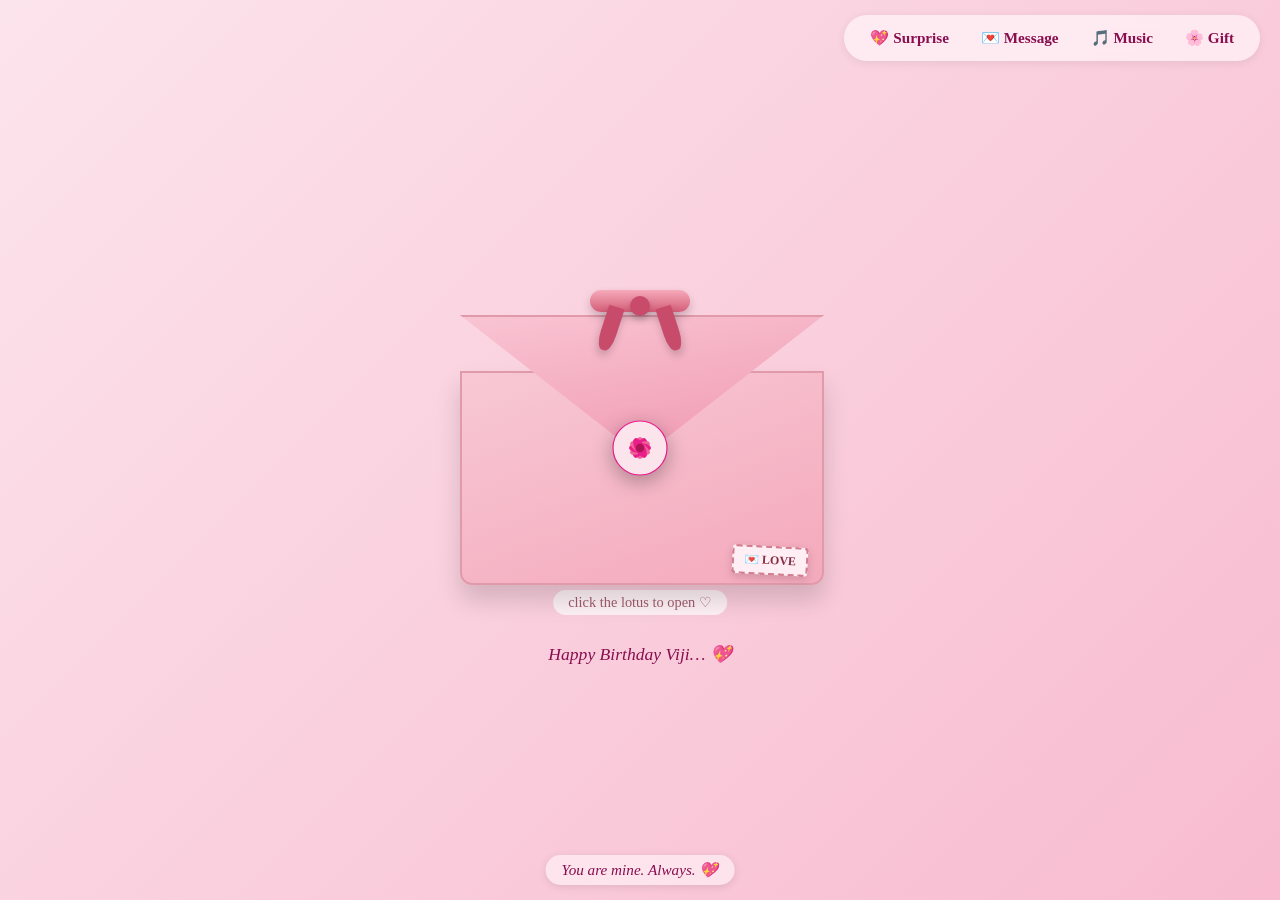
==== docs/index.html @ 925b0460 "Some changes again" ====
<!DOCTYPE html>
<html lang="en">
<head>
  <meta charset="UTF-8">
  <meta name="viewport" content="width=device-width, initial-scale=1.0">
  <title>Viji Birthday</title>
  <link rel="stylesheet" href="style.css">
  <link rel="icon" href="favicon.ico" type="image/x-icon">
</head>
<body>

  <!-- ===== TOP RIGHT INLINE NAV ===== -->
 <nav class="top-nav">
    <a href="surprise.html">💖 Surprise</a> 
    <a href="messages.html">💌 Message</a>
    <a href="music.html">🎵 Music</a>
    <a href="gift.html">🌸 Gift</a>
  </nav>

  <!-- ===== FALLING ITEMS CONTAINER ===== -->
  <div class="falling-items" id="fallingContainer"></div>


  <!-- ===== ENVELOPE ===== -->
  <div class="envelope-container">
    <div class="envelope-body"></div>
    <div class="envelope-flap" id="flap"></div>

    <div class="letter" id="letter">
      <button class="close-btn" onclick="closeEnvelope()">✕</button>
      <h1 class="birthday-heading" id="birthdayHeading">Happy Birthday Sweetheart</h1>
      <h2>🌸 Dear You,</h2>
      <p>You are the sunshine<br>of my life.</p>
      <p class="signature">With love,<br>Me</p>
    </div>

    <div class="ribbon">
      <div class="ribbon-band"></div>
      <div class="ribbon-knot"></div>
    </div>

    <div class="lotus-seal" id="lotusSeal" onclick="openEnvelope()">
      <svg width="60" height="60" viewBox="0 0 100 100">
        <circle cx="50" cy="50" r="45" fill="#fce4ec" stroke="#e91e8c" stroke-width="2"/>
        <g transform="translate(50,50)">
          <ellipse rx="8" ry="18" fill="#f06292" transform="rotate(0)"/>
          <ellipse rx="8" ry="18" fill="#e91e8c" transform="rotate(30)"/>
          <ellipse rx="8" ry="18" fill="#f06292" transform="rotate(60)"/>
          <ellipse rx="8" ry="18" fill="#e91e8c" transform="rotate(90)"/>
          <ellipse rx="8" ry="18" fill="#f06292" transform="rotate(120)"/>
          <ellipse rx="8" ry="18" fill="#e91e8c" transform="rotate(150)"/>
          <ellipse rx="8" ry="18" fill="#f06292" transform="rotate(180)"/>
          <ellipse rx="8" ry="18" fill="#e91e8c" transform="rotate(210)"/>
          <ellipse rx="8" ry="18" fill="#f06292" transform="rotate(240)"/>
          <ellipse rx="8" ry="18" fill="#e91e8c" transform="rotate(270)"/>
          <ellipse rx="8" ry="18" fill="#f06292" transform="rotate(300)"/>
          <ellipse rx="8" ry="18" fill="#e91e8c" transform="rotate(330)"/>
          <circle r="7" fill="#ad1457"/>
        </g>
      </svg>
    </div>
    
    <div class="love-stamp">💌 LOVE</div>
    <div class="hint" id="hint">click the lotus to open ♡</div>
  </div>

  <div class="intro-text" id="introText">
  Happy Birthday Viji… 💖
</div>


  <footer class="love-footer">
  You are mine. Always. 💖
</footer>

  <script src="script.js"></script>
</body>
</html>
---- docs/style.css ----
/* ----- GLOBAL ----- */
body {
  margin: 0;
  height: 100vh;
  background: linear-gradient(135deg, #fce4ec, #f8bbd0);
  display: flex;
  justify-content: center;
  align-items: center;
  font-family: "Georgia", "Cormorant Garamond", serif;
  overflow: hidden;
}

/* ===== TOP RIGHT INLINE NAV ===== */
.top-nav {
  position: fixed;
  top: 15px;
  right: 20px;
  z-index: 1000;
  display: flex;
  gap: 20px;
  background: rgba(255, 240, 246, 0.8);
  backdrop-filter: blur(6px);
  padding: 10px 20px;
  border-radius: 30px;
  box-shadow: 0 2px 10px rgba(0, 0, 0, 0.08);
}
.top-nav a {
  text-decoration: none;
  color: #880e4f;
  font-weight: 600;
  font-size: 0.95rem;
  padding: 4px 6px;
  border-radius: 6px;
  transition:
    background 0.2s,
    color 0.2s;
}
.top-nav a:hover {
  background: #f48fb1;
  color: white;
}

/* ===== FALLING ITEMS (Hearts, Glitters, Roses) ===== */
.falling-items {
  position: fixed;
  top: 0;
  left: 0;
  width: 100%;
  height: 100%;
  pointer-events: none;
  z-index: 0;
  overflow: hidden;
}

.falling-item {
  position: absolute;
  top: -50px;
  animation: fall linear forwards;
}

.heart-item {
  font-size: 24px;
  color: #e91e8c;
}

.glitter-item {
  width: 6px;
  height: 6px;
  background: white;
  border-radius: 50%;
  box-shadow: 0 0 6px 2px rgba(255, 255, 255, 0.8);
}

.rose-item {
  font-size: 28px;
  filter: drop-shadow(0 0 4px rgba(255, 0, 0, 0.4));
}

@keyframes fall {
  0% {
    transform: translateY(0) rotate(0deg) scale(0.5);
    opacity: 1;
  }
  70% {
    opacity: 0.9;
  }
  100% {
    transform: translateY(100vh) rotate(720deg) scale(1.2);
    opacity: 0;
  }
}

/* ===== ENVELOPE ===== */
.envelope-container {
  position: relative;
  width: 360px;
  height: 270px;
  z-index: 2; /* above falling items */
}

/* Envelope Body */
.envelope-body {
  position: absolute;
  bottom: 0;
  width: 100%;
  height: 210px;
  background: linear-gradient(160deg, #f8c8d4, #f4a9bc);
  border: 2.5px solid #e09aaa;
  border-radius: 0 0 12px 12px;
  box-shadow: 0 15px 25px rgba(0, 0, 0, 0.15);
  z-index: 1;
}

/* Envelope Flap */
.envelope-flap {
  position: absolute;
  top: 0;
  width: 100%;
  height: 140px;
  background: linear-gradient(170deg, #f9c4d3, #f097b0);
  clip-path: polygon(0 0, 50% 100%, 100% 0);
  transform-origin: top center;
  transition: transform 0.8s cubic-bezier(0.4, 0, 0.2, 1);
  z-index: 3;
  border: 2.5px solid #e09aaa;
  border-bottom: none;
}
.envelope-flap.open {
  transform: rotateX(180deg);
}

.love-footer {
  position: fixed;
  bottom: 15px;
  left: 50%;
  transform: translateX(-50%);
  font-size: 0.95rem;
  color: #880e4f;
  font-family: "Georgia", serif;
  font-style: italic;
  background: rgba(255, 240, 246, 0.7);
  padding: 6px 16px;
  border-radius: 20px;
  box-shadow: 0 2px 8px rgba(0, 0, 0, 0.1);
  z-index: 5;
}


.intro-text {
  position: absolute;
  bottom: 235px; /* sits below envelope */
  left: 50%;
  transform: translate(-50%, 100px); /* start hidden below */
  opacity: 0;

  font-size: 1.1rem;
  color: #880e4f;
  font-style: italic;
  text-align: center;

  transition: transform 1s ease, opacity 1s ease;
  z-index: 2;
}

/* when visible */
.intro-text.show {
  transform: translate(-50%, 0);
  opacity: 1;
}


/* Letter – fixed centering */
.letter {
  position: absolute;
  bottom: 35px;
  left: 50%;
  width: 82%;
  margin-left: -45%; /* half of 82% = 41%, keeps it perfectly centred */
  background: #fff9fb;
  border: 2px solid #e7b2bf;
  border-radius: 8px;
  padding: 22px 18px;
  text-align: center;
  color: #5e3843;
  z-index: 5;
  opacity: 0;
  transform: translateY(0); /* only vertical movement will be animated */
  transition:
    transform 0.7s cubic-bezier(0.25, 0.8, 0.25, 1.2),
    opacity 0.6s ease;
  box-shadow: 0 8px 20px rgba(0, 0, 0, 0.1);
}
.letter.show {
  transform: translateY(-10px); /* rises straight up */
  opacity: 1;
  z-index: 10;
  box-shadow: 0 20px 35px rgba(0, 0, 0, 0.25);
}

/* Birthday heading – rises separately */
.birthday-heading {
  font-size: 1.5em;
  color: #c1546b;
  margin: 0 0 10px;
  transform: translateY(40px);
  opacity: 0;
  transition:
    transform 0.7s cubic-bezier(0.25, 0.8, 0.25, 1.2),
    opacity 0.6s ease;
}
.birthday-heading.show-heading {
  transform: translateY(0);
  opacity: 1;
}

.letter h2 {
  margin: 0 0 10px;
  color: #c1546b;
  font-size: 1.3em;
}
.letter p {
  margin: 0;
  line-height: 1.6;
  font-size: 0.95em;
}
.signature {
  margin-top: 12px !important;
  font-style: italic;
  color: #b33a54;
}

/* Close Button */
.close-btn {
  position: absolute;
  top: 6px;
  right: 8px;
  background: none;
  border: none;
  font-size: 1.2em;
  color: #c1546b;
  cursor: pointer;
  padding: 2px 6px;
  line-height: 1;
  transition: color 0.2s;
  z-index: 5;
}
.close-btn:hover {
  color: #880e4f;
}

/* Ribbon */
.ribbon {
  position: absolute;
  top: -25px;
  left: 50%;
  transform: translateX(-50%);
  z-index: 5;
  width: 100px;
  height: 30px;
}
.ribbon-band {
  width: 100%;
  height: 22px;
  background: linear-gradient(180deg, #f5aaba, #d45d79);
  border-radius: 12px;
  position: relative;
  box-shadow: 0 5px 10px rgba(0, 0, 0, 0.2);
}
.ribbon-band::before,
.ribbon-band::after {
  content: "";
  position: absolute;
  top: 16px;
  width: 16px;
  height: 45px;
  background: #c94b6b;
  border-radius: 0 0 40% 40%;
  box-shadow: 0 5px 8px rgba(0, 0, 0, 0.2);
}
.ribbon-band::before {
  left: 12px;
  transform: rotate(18deg);
}
.ribbon-band::after {
  right: 12px;
  transform: rotate(-18deg);
}
.ribbon-knot {
  position: absolute;
  top: 6px;
  left: 50%;
  transform: translateX(-50%);
  width: 20px;
  height: 20px;
  background: #c94b6b;
  border-radius: 50%;
  box-shadow: 0 4px 6px rgba(0, 0, 0, 0.2);
}

/* Lotus Seal */
.lotus-seal {
  position: absolute;
  top: 50%;
  left: 50%;
  transform: translate(-50%, -50%);
  z-index: 6;
  cursor: pointer;
  filter: drop-shadow(0 6px 10px rgba(0, 0, 0, 0.3));
  transition: transform 0.2s ease;
}
.lotus-seal:hover {
  transform: translate(-50%, -50%) scale(1.1);
  filter: drop-shadow(0 8px 15px rgba(0, 0, 0, 0.4));
}
.lotus-seal:active {
  transform: translate(-50%, -50%) scale(0.95);
}

/* Love Stamp */
.love-stamp {
  position: absolute;
  bottom: 10px;
  right: 12px;
  background: #ffeef4;
  border: 2px dashed #d47b8f;
  border-radius: 4px;
  padding: 5px 10px;
  font-size: 0.75em;
  font-weight: bold;
  color: #862e45;
  z-index: 4;
  transform: rotate(3deg);
  box-shadow: 0 3px 8px rgba(0, 0, 0, 0.15);
}

/* Hint */
.hint {
  position: absolute;
  bottom: -30px;
  left: 50%;
  transform: translateX(-50%);
  font-size: 0.9em;
  color: #9e5b6e;
  background: rgba(255, 255, 255, 0.7);
  padding: 4px 15px;
  border-radius: 15px;
  white-space: nowrap;
} /* ===== MUSIC PAGE RECTANGLES ===== */
.rect-container {
  display: flex;
  flex-wrap: wrap;
  justify-content: left;
  gap: 19px;
  max-width: 500px;
  z-index: 2;
  position: relative;
  margin: 25px auto;
}

.music-rect {
  width: 450px;
  height: 100px;
  background: #ffeef4;
  border: 2px solid #f48fb1;
  border-radius: 16px;
  box-shadow: 0 4px 12px rgba(180, 80, 100, 0.2);
  display: flex;
  align-items: center;
  justify-content: center;
  font-size: 1rem;
  color: #880e4f;
  font-weight: 600;
  font-family: "Georgia", serif;
  transition:
    transform 0.2s,
    box-shadow 0.2s,
    background 0.2s;
  cursor: pointer;
  user-select: none;
  text-align: center;
  padding: 10px;
}

.music-rect:hover {
  transform: translateY(-3px);
  box-shadow: 0 8px 20px rgba(180, 80, 100, 0.3);
}

.music-rect.playing {
  background: #f8bbd0;
  border-color: #e91e8c;
  box-shadow: 0 0 15px #f06292;
}
/* ===== MESSAGES PAGE – LARGE QUOTE CARDS ===== */
.quotes-container {
  display: flex;
  flex-wrap: wrap;
  justify-content: center;
  gap: 24px;
  max-width: 700px;
  margin: 30px auto;
  padding: 0 20px;
  z-index: 2;
  position: relative;
}

.quote-card {
  width: 280px;
  min-height: 180px;
  background: #fff9fb;
  border: 3px solid #f48fb1;
  border-radius: 24px;
  box-shadow: 0 12px 28px rgba(180, 80, 100, 0.2);
  padding: 28px 24px;
  font-family: "Georgia", "Cormorant Garamond", serif;
  color: #5e3843;
  display: flex;
  flex-direction: column;
  justify-content: center;
  text-align: center;
  transition:
    transform 0.3s ease,
    box-shadow 0.3s ease;
  word-wrap: break-word;
  position: relative;
}

.quote-card:hover {
  transform: translateY(-6px);
  box-shadow: 0 18px 36px rgba(180, 80, 100, 0.3);
}

.quote-text {
  font-size: 1.2rem;
  line-height: 1.7;
  font-style: italic;
  margin-bottom: 12px;
}

.quote-author {
  font-size: 0.95rem;
  font-weight: 600;
  color: #c1546b;
  margin-top: auto;
}

.quote-decoration {
  font-size: 1.8rem;
  margin-bottom: 6px;
  color: #0110e4;
} /* Let music rectangles be a bit taller to hold both song and quote */
.music-rect {
  width: 500px; /* slightly wider */
  height: 25px; /* taller for two lines of text */
  flex-direction: column;
  gap: 6px;
}

.music-rect .song-title {
  font-weight: 700;
  font-size: 1rem;
}

.music-rect .quote-line {
  font-size: 0.75rem;
  font-style: italic;
  line-height: 1.3;
} /* Different colours for each music + quote box */
.music-rect:nth-child(1) {
  background: #e63946;
  color: #ffd6d6;
} /* very soft pink */
.music-rect:nth-child(2) {
  background: #1d3557;
  color: #a8c0d6;
} /* pale peach-pink */
.music-rect:nth-child(3) {
  background: #f4a261;
  color: #5a3e2b;
} /* light rose */
.music-rect:nth-child(4) {
  background: #2a9d8f;
  color: #b8e1dd;
} /* blush */
.music-rect:nth-child(5) {
  background: #6a4c93;
  color: #d0bdf4;
} /* cotton candy */
.music-rect:nth-child(6) {
  background: #ff7f11;
  color: #5c2e00;
} /* pale strawberry */
.music-rect:nth-child(7) {
  background: #ff4d6d;
  color: #ffc2cc;
} /* soft mauve-pink */
.music-rect:nth-child(8) {
  background: #222222;
  color: #a0a0a0;
} /* milky pink *
/* ===== HOME PAGE – RISING HEADING ===== */
.home-heading {
  font-size: 2.5rem;
  color: #c1546b;
  font-family: "Georgia", "Cormorant Garamond", serif;
  text-align: center;
  margin: 0;
  opacity: 0;
  transform: translateY(150px); /* start below */
  transition:
    transform 0.9s cubic-bezier(0.25, 0.8, 0.25, 1.2),
    opacity 0.8s ease;
}

.home-heading.show {
  transform: translateY(0);
  opacity: 1;
}

/* Optional decorative line */
.home-subtitle {
  font-size: 1.1rem;
  color: #b3475a;
  margin-top: 12px;
  opacity: 0;
  transform: translateY(80px);
  transition:
    transform 0.9s cubic-bezier(0.25, 0.8, 0.25, 1.2) 0.2s,
    opacity 0.8s ease 0.2s;
}

.home-subtitle.show {
  transform: translateY(0);
  opacity: 1;
}
/* ===== QUOTE BELOW MUSIC BOXES ===== */
.music-quote {
  text-align: center;
  color: #880e4f;
  font-family: "Georgia", serif;
  font-size: 1.1rem;
  line-height: 1.6;
  font-style: italic;
  max-width: 600px;
  margin: 25px auto 10px;
  padding: 0 20px;
  position: relative;
  z-index: 2;
}
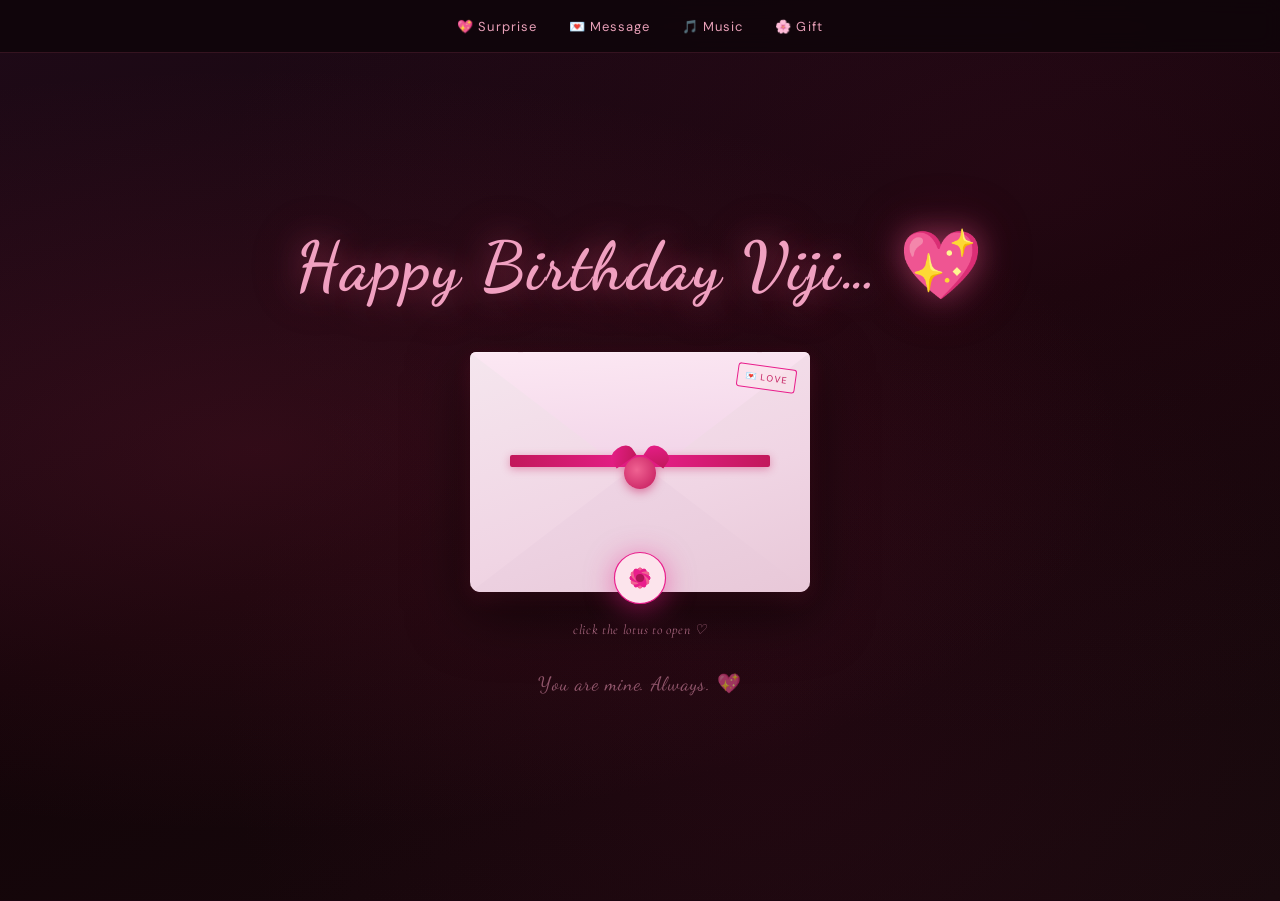
==== commit 4cd9256e: "New changes" ====
--- a/docs/index.html
+++ b/docs/index.html
@@ -1,78 +1,696 @@
-<!DOCTYPE html>
+<!doctype html>
 <html lang="en">
-<head>
-  <meta charset="UTF-8">
-  <meta name="viewport" content="width=device-width, initial-scale=1.0">
-  <title>Viji Birthday</title>
-  <link rel="stylesheet" href="style.css">
-  <link rel="icon" href="favicon.ico" type="image/x-icon">
-</head>
-<body>
-
-  <!-- ===== TOP RIGHT INLINE NAV ===== -->
- <nav class="top-nav">
-    <a href="surprise.html">💖 Surprise</a> 
-    <a href="messages.html">💌 Message</a>
-    <a href="music.html">🎵 Music</a>
-    <a href="gift.html">🌸 Gift</a>
-  </nav>
-
-  <!-- ===== FALLING ITEMS CONTAINER ===== -->
-  <div class="falling-items" id="fallingContainer"></div>
-
-
-  <!-- ===== ENVELOPE ===== -->
-  <div class="envelope-container">
-    <div class="envelope-body"></div>
-    <div class="envelope-flap" id="flap"></div>
-
-    <div class="letter" id="letter">
-      <button class="close-btn" onclick="closeEnvelope()">✕</button>
-      <h1 class="birthday-heading" id="birthdayHeading">Happy Birthday Sweetheart</h1>
-      <h2>🌸 Dear You,</h2>
-      <p>You are the sunshine<br>of my life.</p>
-      <p class="signature">With love,<br>Me</p>
+  <head>
+    <meta charset="UTF-8" />
+    <meta name="viewport" content="width=device-width, initial-scale=1.0" />
+    <title>Viji Birthday 💖</title>
+    <link
+      href="https://fonts.googleapis.com/css2?family=Cormorant+Garamond:ital,wght@0,300;0,400;0,600;1,300;1,400&family=DM+Sans:wght@300;400&family=Dancing+Script:wght@600;700&display=swap"
+      rel="stylesheet"
+    />
+    <link rel="icon" href="favicon.png" />
+    <link rel="icon" type="image/png" sizes="32x32" href="favicon.png" />
+    <link rel="apple-touch-icon" href="favicon.png" />
+
+    <style>
+      *,
+      *::before,
+      *::after {
+        margin: 0;
+        padding: 0;
+        box-sizing: border-box;
+      }
+
+      html,
+      body {
+        width: 100%;
+        min-height: 100vh;
+        font-family: "DM Sans", sans-serif;
+        overflow-x: hidden;
+        display: block;
+        background: #1a0510;
+      }
+
+      /* Deep romantic background */
+      body::before {
+        content: "";
+        position: fixed;
+        inset: 0;
+        background:
+          radial-gradient(
+            ellipse at 20% 50%,
+            rgba(180, 40, 80, 0.18) 0%,
+            transparent 60%
+          ),
+          radial-gradient(
+            ellipse at 80% 20%,
+            rgba(120, 20, 60, 0.15) 0%,
+            transparent 55%
+          ),
+          radial-gradient(
+            ellipse at 60% 80%,
+            rgba(80, 10, 40, 0.2) 0%,
+            transparent 50%
+          ),
+          linear-gradient(160deg, #1f0a18 0%, #120408 50%, #1a0a0e 100%);
+        pointer-events: none;
+        z-index: 0;
+      }
+
+      /* NAV */
+      .top-nav {
+        display: flex;
+        justify-content: center;
+        align-items: center;
+        gap: 2rem;
+        padding: 1.1rem 2rem;
+        background: rgba(15, 5, 10, 0.85);
+        border-bottom: 1px solid rgba(200, 80, 120, 0.2);
+        position: sticky;
+        top: 0;
+        left: 0;
+        width: 100%;
+        z-index: 200;
+        backdrop-filter: blur(10px);
+      }
+      .top-nav a {
+        font-size: 13px;
+        color: #e8a0b8;
+        text-decoration: none;
+        letter-spacing: 0.08em;
+        transition:
+          color 0.2s,
+          text-shadow 0.2s;
+      }
+      .top-nav a:hover {
+        color: #ffd6e7;
+        text-shadow: 0 0 12px rgba(255, 150, 180, 0.6);
+      }
+
+      /* MAIN LAYOUT */
+      .page-wrap {
+        position: relative;
+        z-index: 1;
+        min-height: calc(100vh - 52px);
+        display: flex;
+        flex-direction: column;
+        align-items: center;
+        justify-content: center;
+        padding: 2rem 1rem 4rem;
+        gap: 0;
+      }
+
+      /* INTRO TEXT - big, rises from bottom */
+      .intro-text {
+        font-family: "Dancing Script", cursive;
+        font-size: clamp(2.4rem, 8vw, 4.2rem);
+        font-weight: 700;
+        color: #f0a0c0;
+        letter-spacing: 0.03em;
+        margin-bottom: 2.8rem;
+        text-align: center;
+        line-height: 1.2;
+        animation: riseUp 1.2s cubic-bezier(0.22, 1, 0.36, 1) 0.3s both;
+        text-shadow:
+          0 0 30px rgba(220, 80, 130, 0.6),
+          0 0 60px rgba(180, 40, 90, 0.3),
+          0 4px 20px rgba(0, 0, 0, 0.4);
+      }
+
+      @keyframes riseUp {
+        from {
+          opacity: 0;
+          transform: translateY(70px);
+        }
+        to {
+          opacity: 1;
+          transform: translateY(0);
+        }
+      }
+
+      @keyframes fadeDown {
+        from {
+          opacity: 0;
+          transform: translateY(-14px);
+        }
+        to {
+          opacity: 1;
+          transform: translateY(0);
+        }
+      }
+
+      /* CLOSE button above the envelope */
+      .close-outside-btn {
+        display: none;
+        align-items: center;
+        gap: 6px;
+        margin-bottom: 1rem;
+        background: rgba(200, 60, 100, 0.15);
+        border: 1px solid rgba(220, 80, 130, 0.35);
+        color: #f0a0c0;
+        font-family: "DM Sans", sans-serif;
+        font-size: 13px;
+        letter-spacing: 0.06em;
+        padding: 6px 18px;
+        border-radius: 20px;
+        cursor: pointer;
+        backdrop-filter: blur(6px);
+        transition:
+          background 0.2s,
+          color 0.2s;
+      }
+      .close-outside-btn:hover {
+        background: rgba(200, 60, 100, 0.28);
+        color: #ffd6e7;
+      }
+      .close-outside-btn.visible {
+        display: flex;
+      }
+
+      /* ===== ENVELOPE ===== */
+      .envelope-container {
+        position: relative;
+        width: 340px;
+        height: 240px;
+        animation: floatUp 1s ease 0.5s both;
+        cursor: default;
+      }
+
+      @keyframes floatUp {
+        from {
+          opacity: 0;
+          transform: translateY(30px);
+        }
+        to {
+          opacity: 1;
+          transform: translateY(0);
+        }
+      }
+
+      /* gentle float after load */
+      .envelope-container.loaded {
+        animation:
+          floatUp 1s ease 0.5s both,
+          gentleFloat 4s ease-in-out 1.5s infinite;
+      }
+      @keyframes gentleFloat {
+        0%,
+        100% {
+          transform: translateY(0px);
+        }
+        50% {
+          transform: translateY(-8px);
+        }
+      }
+
+      /* envelope body */
+      .envelope-body {
+        position: absolute;
+        inset: 0;
+        background: linear-gradient(
+          160deg,
+          #f5e6ee 0%,
+          #f0d5e4 60%,
+          #e8c8d8 100%
+        );
+        border-radius: 6px 6px 10px 10px;
+        box-shadow:
+          0 20px 60px rgba(0, 0, 0, 0.6),
+          0 6px 20px rgba(180, 40, 80, 0.25),
+          inset 0 1px 0 rgba(255, 255, 255, 0.6);
+      }
+
+      /* diagonal fold lines on body */
+      .envelope-body::before {
+        content: "";
+        position: absolute;
+        inset: 0;
+        background:
+          linear-gradient(
+            135deg,
+            transparent 49.5%,
+            rgba(200, 140, 160, 0.25) 49.5%,
+            rgba(200, 140, 160, 0.25) 50.5%,
+            transparent 50.5%
+          ),
+          linear-gradient(
+            225deg,
+            transparent 49.5%,
+            rgba(200, 140, 160, 0.25) 49.5%,
+            rgba(200, 140, 160, 0.25) 50.5%,
+            transparent 50.5%
+          );
+        border-radius: inherit;
+      }
+
+      /* bottom fold */
+      .envelope-bottom {
+        position: absolute;
+        bottom: 0;
+        left: 0;
+        right: 0;
+        height: 130px;
+        background: linear-gradient(160deg, #f0d8e8 0%, #e8c8d8 100%);
+        clip-path: polygon(0 100%, 50% 0%, 100% 100%);
+        border-radius: 0 0 10px 10px;
+        box-shadow: 0 -2px 8px rgba(180, 80, 120, 0.15);
+      }
+
+      /* flap (top triangle) */
+      .envelope-flap {
+        position: absolute;
+        top: 0;
+        left: 0;
+        right: 0;
+        height: 130px;
+        background: linear-gradient(175deg, #fce8f3 0%, #f0d0e6 100%);
+        clip-path: polygon(0 0, 100% 0, 50% 100%);
+        transform-origin: top center;
+        transition: transform 0.8s cubic-bezier(0.4, 0, 0.2, 1);
+        z-index: 10;
+        border-radius: 6px 6px 0 0;
+        box-shadow: 0 4px 12px rgba(180, 60, 100, 0.12);
+      }
+      .envelope-flap.open {
+        transform: rotateX(180deg);
+      }
+
+      /* LETTER */
+      .letter {
+        position: absolute;
+        top: 10px;
+        left: 20px;
+        right: 20px;
+        background: linear-gradient(160deg, #fff9fc 0%, #fdf0f6 100%);
+        border-radius: 6px;
+        padding: 1.4rem 1.6rem 1.2rem;
+        box-shadow: 0 4px 20px rgba(0, 0, 0, 0.25);
+        z-index: 5;
+        opacity: 0;
+        transition: opacity 0.6s ease 0.5s;
+        pointer-events: none;
+        text-align: center;
+        border: 0.5px solid rgba(220, 150, 180, 0.3);
+      }
+      .letter.open {
+        opacity: 1;
+        pointer-events: all;
+      }
+
+      /* ruled lines on letter */
+      .letter::before {
+        content: "";
+        position: absolute;
+        inset: 0;
+        background: repeating-linear-gradient(
+          transparent,
+          transparent 27px,
+          rgba(220, 150, 180, 0.12) 27px,
+          rgba(220, 150, 180, 0.12) 28px
+        );
+        border-radius: inherit;
+        pointer-events: none;
+      }
+
+      .birthday-heading {
+        font-family: "Dancing Script", cursive;
+        font-size: 1.25rem;
+        font-weight: 700;
+        color: #8b1a4a;
+        margin-bottom: 0.5rem;
+        line-height: 1.3;
+        position: relative;
+        z-index: 1;
+      }
+
+      .letter h2 {
+        font-family: "Cormorant Garamond", serif;
+        font-size: 0.95rem;
+        font-weight: 400;
+        color: #7a3050;
+        margin-bottom: 0.6rem;
+        position: relative;
+        z-index: 1;
+      }
+
+      .letter p {
+        font-family: "Cormorant Garamond", serif;
+        font-style: italic;
+        font-size: 0.95rem;
+        color: #5a2035;
+        line-height: 1.7;
+        position: relative;
+        z-index: 1;
+      }
+
+      .letter .signature {
+        margin-top: 0.8rem;
+        font-family: "Dancing Script", cursive;
+        font-size: 1.05rem;
+        color: #8b1a4a;
+        font-style: normal;
+      }
+
+      /* RIBBON */
+      .ribbon {
+        position: absolute;
+        top: 50%;
+        left: 50%;
+        transform: translate(-50%, -50%);
+        z-index: 15;
+        display: flex;
+        flex-direction: column;
+        align-items: center;
+        transition: opacity 0.4s;
+      }
+      .ribbon.hidden {
+        opacity: 0;
+        pointer-events: none;
+      }
+      .ribbon-band {
+        width: 260px;
+        height: 12px;
+        background: linear-gradient(90deg, #c2185b, #e91e8c, #c2185b);
+        border-radius: 2px;
+        box-shadow: 0 2px 8px rgba(200, 24, 91, 0.4);
+      }
+      .ribbon-knot {
+        width: 32px;
+        height: 32px;
+        background: radial-gradient(circle at 40% 40%, #f06292, #c2185b);
+        border-radius: 50%;
+        margin-top: -10px;
+        box-shadow: 0 3px 10px rgba(200, 24, 91, 0.5);
+        position: relative;
+      }
+      .ribbon-knot::before,
+      .ribbon-knot::after {
+        content: "";
+        position: absolute;
+        width: 24px;
+        height: 16px;
+        background: linear-gradient(135deg, #e91e8c, #c2185b);
+        border-radius: 50% 50% 0 0;
+        top: -10px;
+      }
+      .ribbon-knot::before {
+        left: -14px;
+        transform: rotate(-35deg);
+      }
+      .ribbon-knot::after {
+        right: -14px;
+        transform: rotate(35deg);
+      }
+
+      /* LOTUS SEAL */
+      .lotus-seal {
+        position: absolute;
+        bottom: -20px;
+        left: 50%;
+        transform: translateX(-50%);
+        z-index: 20;
+        cursor: pointer;
+        transition:
+          transform 0.3s,
+          filter 0.3s;
+        filter: drop-shadow(0 4px 14px rgba(233, 30, 140, 0.5));
+      }
+      .lotus-seal:hover {
+        transform: translateX(-50%) scale(1.12) rotate(10deg);
+        filter: drop-shadow(0 6px 20px rgba(233, 30, 140, 0.7));
+      }
+      .lotus-seal.hidden {
+        opacity: 0;
+        pointer-events: none;
+        transition: opacity 0.4s;
+      }
+
+      /* STAMP */
+      .love-stamp {
+        position: absolute;
+        top: 14px;
+        right: 14px;
+        font-family: "DM Sans", sans-serif;
+        font-size: 9px;
+        font-weight: 400;
+        letter-spacing: 0.15em;
+        color: #c2185b;
+        border: 1.5px solid #e91e8c;
+        padding: 5px 7px;
+        border-radius: 3px;
+        background: rgba(252, 228, 236, 0.6);
+        z-index: 12;
+        transform: rotate(8deg);
+      }
+
+      /* HINT */
+      .hint {
+        position: absolute;
+        bottom: -46px;
+        left: 50%;
+        transform: translateX(-50%);
+        font-family: "Cormorant Garamond", serif;
+        font-style: italic;
+        font-size: 0.85rem;
+        color: rgba(220, 140, 170, 0.7);
+        white-space: nowrap;
+        letter-spacing: 0.05em;
+        animation: pulse 2s ease-in-out infinite;
+        transition: opacity 0.4s;
+      }
+      .hint.hidden {
+        opacity: 0;
+      }
+      @keyframes pulse {
+        0%,
+        100% {
+          opacity: 0.5;
+        }
+        50% {
+          opacity: 1;
+        }
+      }
+
+      /* FOOTER */
+      .love-footer {
+        margin-top: 5rem;
+        font-family: "Dancing Script", cursive;
+        font-size: 1.2rem;
+        color: rgba(220, 140, 170, 0.6);
+        text-align: center;
+        letter-spacing: 0.05em;
+        animation: fadeDown 1s ease 1s both;
+        position: relative;
+        z-index: 1;
+      }
+
+      /* FALLING PETALS */
+      .falling-items {
+        position: fixed;
+        inset: 0;
+        pointer-events: none;
+        z-index: 0;
+        overflow: hidden;
+      }
+      .fall-item {
+        position: absolute;
+        top: -40px;
+        font-size: 1rem;
+        opacity: 0;
+        animation: fallDown linear infinite;
+      }
+      @keyframes fallDown {
+        0% {
+          transform: translateY(0) rotate(0deg) scale(1);
+          opacity: 0.8;
+        }
+        100% {
+          transform: translateY(105vh) rotate(400deg) scale(0.6);
+          opacity: 0;
+        }
+      }
+
+      /* SPARKLES on open */
+      .sparkle {
+        position: fixed;
+        pointer-events: none;
+        font-size: 1.2rem;
+        z-index: 300;
+        animation: sparkleOut 1s ease forwards;
+      }
+      @keyframes sparkleOut {
+        0% {
+          transform: translate(0, 0) scale(1);
+          opacity: 1;
+        }
+        100% {
+          transform: translate(var(--tx), var(--ty)) scale(0);
+          opacity: 0;
+        }
+      }
+
+      @media (max-width: 400px) {
+        .envelope-container {
+          width: 290px;
+          height: 205px;
+        }
+        .ribbon-band {
+          width: 220px;
+        }
+        .top-nav {
+          gap: 1.2rem;
+        }
+        .top-nav a {
+          font-size: 12px;
+        }
+      }
+    </style>
+  </head>
+  <body>
+    <div class="falling-items" id="fallingContainer"></div>
+
+    <nav class="top-nav">
+      <a href="surprise.html">💖 Surprise</a>
+      <a href="messages.html">💌 Message</a>
+      <a href="music.html">🎵 Music</a>
+      <a href="gift.html">🌸 Gift</a>
+    </nav>
+
+    <div class="page-wrap">
+      <div class="intro-text" id="introText">Happy Birthday Viji… 💖</div>
+
+      <button
+        class="close-outside-btn"
+        id="closeOutsideBtn"
+        onclick="closeEnvelope()"
+      >
+        ✕ &nbsp;Close
+      </button>
+
+      <div class="envelope-container" id="envelopeContainer">
+        <div class="envelope-body"></div>
+        <div class="envelope-bottom"></div>
+
+        <div class="letter" id="letter">
+          <h1 class="birthday-heading">Happy Birthday Sweetheart 🌸</h1>
+          <h2>🌸 Dear You,</h2>
+          <p>
+            You are the sunshine<br />of my life.<br />Every day with you<br />is
+            my favourite day.
+          </p>
+          <p class="signature">With all my love,<br />Forever yours 💕</p>
+        </div>
+
+        <div class="envelope-flap" id="flap"></div>
+
+        <div class="ribbon" id="ribbon">
+          <div class="ribbon-band"></div>
+          <div class="ribbon-knot"></div>
+        </div>
+
+        <div class="lotus-seal" id="lotusSeal" onclick="openEnvelope()">
+          <svg width="58" height="58" viewBox="0 0 100 100">
+            <circle
+              cx="50"
+              cy="50"
+              r="44"
+              fill="#fce4ec"
+              stroke="#e91e8c"
+              stroke-width="2"
+            />
+            <g transform="translate(50,50)">
+              <ellipse rx="8" ry="18" fill="#f06292" transform="rotate(0)" />
+              <ellipse rx="8" ry="18" fill="#e91e8c" transform="rotate(30)" />
+              <ellipse rx="8" ry="18" fill="#f06292" transform="rotate(60)" />
+              <ellipse rx="8" ry="18" fill="#e91e8c" transform="rotate(90)" />
+              <ellipse rx="8" ry="18" fill="#f06292" transform="rotate(120)" />
+              <ellipse rx="8" ry="18" fill="#e91e8c" transform="rotate(150)" />
+              <ellipse rx="8" ry="18" fill="#f06292" transform="rotate(180)" />
+              <ellipse rx="8" ry="18" fill="#e91e8c" transform="rotate(210)" />
+              <ellipse rx="8" ry="18" fill="#f06292" transform="rotate(240)" />
+              <ellipse rx="8" ry="18" fill="#e91e8c" transform="rotate(270)" />
+              <ellipse rx="8" ry="18" fill="#f06292" transform="rotate(300)" />
+              <ellipse rx="8" ry="18" fill="#e91e8c" transform="rotate(330)" />
+              <circle r="7" fill="#ad1457" />
+            </g>
+          </svg>
+        </div>
+
+        <div class="love-stamp">💌 LOVE</div>
+        <div class="hint" id="hint">click the lotus to open ♡</div>
+      </div>
+
+      <footer class="love-footer">You are mine. Always. 💖</footer>
     </div>
 
-    <div class="ribbon">
-      <div class="ribbon-band"></div>
-      <div class="ribbon-knot"></div>
-    </div>
-
-    <div class="lotus-seal" id="lotusSeal" onclick="openEnvelope()">
-      <svg width="60" height="60" viewBox="0 0 100 100">
-        <circle cx="50" cy="50" r="45" fill="#fce4ec" stroke="#e91e8c" stroke-width="2"/>
-        <g transform="translate(50,50)">
-          <ellipse rx="8" ry="18" fill="#f06292" transform="rotate(0)"/>
-          <ellipse rx="8" ry="18" fill="#e91e8c" transform="rotate(30)"/>
-          <ellipse rx="8" ry="18" fill="#f06292" transform="rotate(60)"/>
-          <ellipse rx="8" ry="18" fill="#e91e8c" transform="rotate(90)"/>
-          <ellipse rx="8" ry="18" fill="#f06292" transform="rotate(120)"/>
-          <ellipse rx="8" ry="18" fill="#e91e8c" transform="rotate(150)"/>
-          <ellipse rx="8" ry="18" fill="#f06292" transform="rotate(180)"/>
-          <ellipse rx="8" ry="18" fill="#e91e8c" transform="rotate(210)"/>
-          <ellipse rx="8" ry="18" fill="#f06292" transform="rotate(240)"/>
-          <ellipse rx="8" ry="18" fill="#e91e8c" transform="rotate(270)"/>
-          <ellipse rx="8" ry="18" fill="#f06292" transform="rotate(300)"/>
-          <ellipse rx="8" ry="18" fill="#e91e8c" transform="rotate(330)"/>
-          <circle r="7" fill="#ad1457"/>
-        </g>
-      </svg>
-    </div>
-    
-    <div class="love-stamp">💌 LOVE</div>
-    <div class="hint" id="hint">click the lotus to open ♡</div>
-  </div>
-
-  <div class="intro-text" id="introText">
-  Happy Birthday Viji… 💖
-</div>
-
-
-  <footer class="love-footer">
-  You are mine. Always. 💖
-</footer>
-
-  <script src="script.js"></script>
-</body>
-</html>+    <script>
+      // Falling petals
+      const symbols = ["🌸", "🌹", "💕", "✨", "🌺", "💖", "🌷", "⭐"];
+      const container = document.getElementById("fallingContainer");
+      for (let i = 0; i < 22; i++) {
+        const el = document.createElement("span");
+        el.className = "fall-item";
+        el.textContent = symbols[Math.floor(Math.random() * symbols.length)];
+        el.style.left = Math.random() * 100 + "vw";
+        el.style.fontSize = 0.6 + Math.random() * 0.9 + "rem";
+        el.style.animationDuration = 7 + Math.random() * 10 + "s";
+        el.style.animationDelay = Math.random() * 14 + "s";
+        container.appendChild(el);
+      }
+
+      // Envelope float class after load
+      setTimeout(() => {
+        document.getElementById("envelopeContainer").classList.add("loaded");
+      }, 1600);
+
+      let isOpen = false;
+
+      function openEnvelope() {
+        if (isOpen) return;
+        isOpen = true;
+
+        document.getElementById("ribbon").classList.add("hidden");
+        document.getElementById("lotusSeal").classList.add("hidden");
+        document.getElementById("hint").classList.add("hidden");
+        document.getElementById("closeOutsideBtn").classList.add("visible");
+
+        document.getElementById("flap").classList.add("open");
+        document.getElementById("letter").classList.add("open");
+
+        launchSparkles();
+      }
+
+      function closeEnvelope() {
+        isOpen = false;
+        document.getElementById("letter").classList.remove("open");
+        document.getElementById("closeOutsideBtn").classList.remove("visible");
+        setTimeout(() => {
+          document.getElementById("flap").classList.remove("open");
+          document.getElementById("ribbon").classList.remove("hidden");
+          document.getElementById("lotusSeal").classList.remove("hidden");
+          document.getElementById("hint").classList.remove("hidden");
+        }, 400);
+      }
+
+      function launchSparkles() {
+        const sparks = ["✨", "💖", "🌸", "⭐", "💕", "🌟"];
+        for (let i = 0; i < 14; i++) {
+          const s = document.createElement("span");
+          s.className = "sparkle";
+          s.textContent = sparks[Math.floor(Math.random() * sparks.length)];
+          const x = 30 + Math.random() * 40; // % across screen
+          const y = 30 + Math.random() * 40;
+          s.style.left = x + "vw";
+          s.style.top = y + "vh";
+          const angle = Math.random() * 360;
+          const dist = 60 + Math.random() * 80;
+          s.style.setProperty("--tx", Math.cos(angle) * dist + "px");
+          s.style.setProperty("--ty", Math.sin(angle) * dist + "px");
+          s.style.animationDelay = Math.random() * 0.4 + "s";
+          document.body.appendChild(s);
+          setTimeout(() => s.remove(), 1400);
+        }
+      }
+    </script>
+  </body>
+</html>
